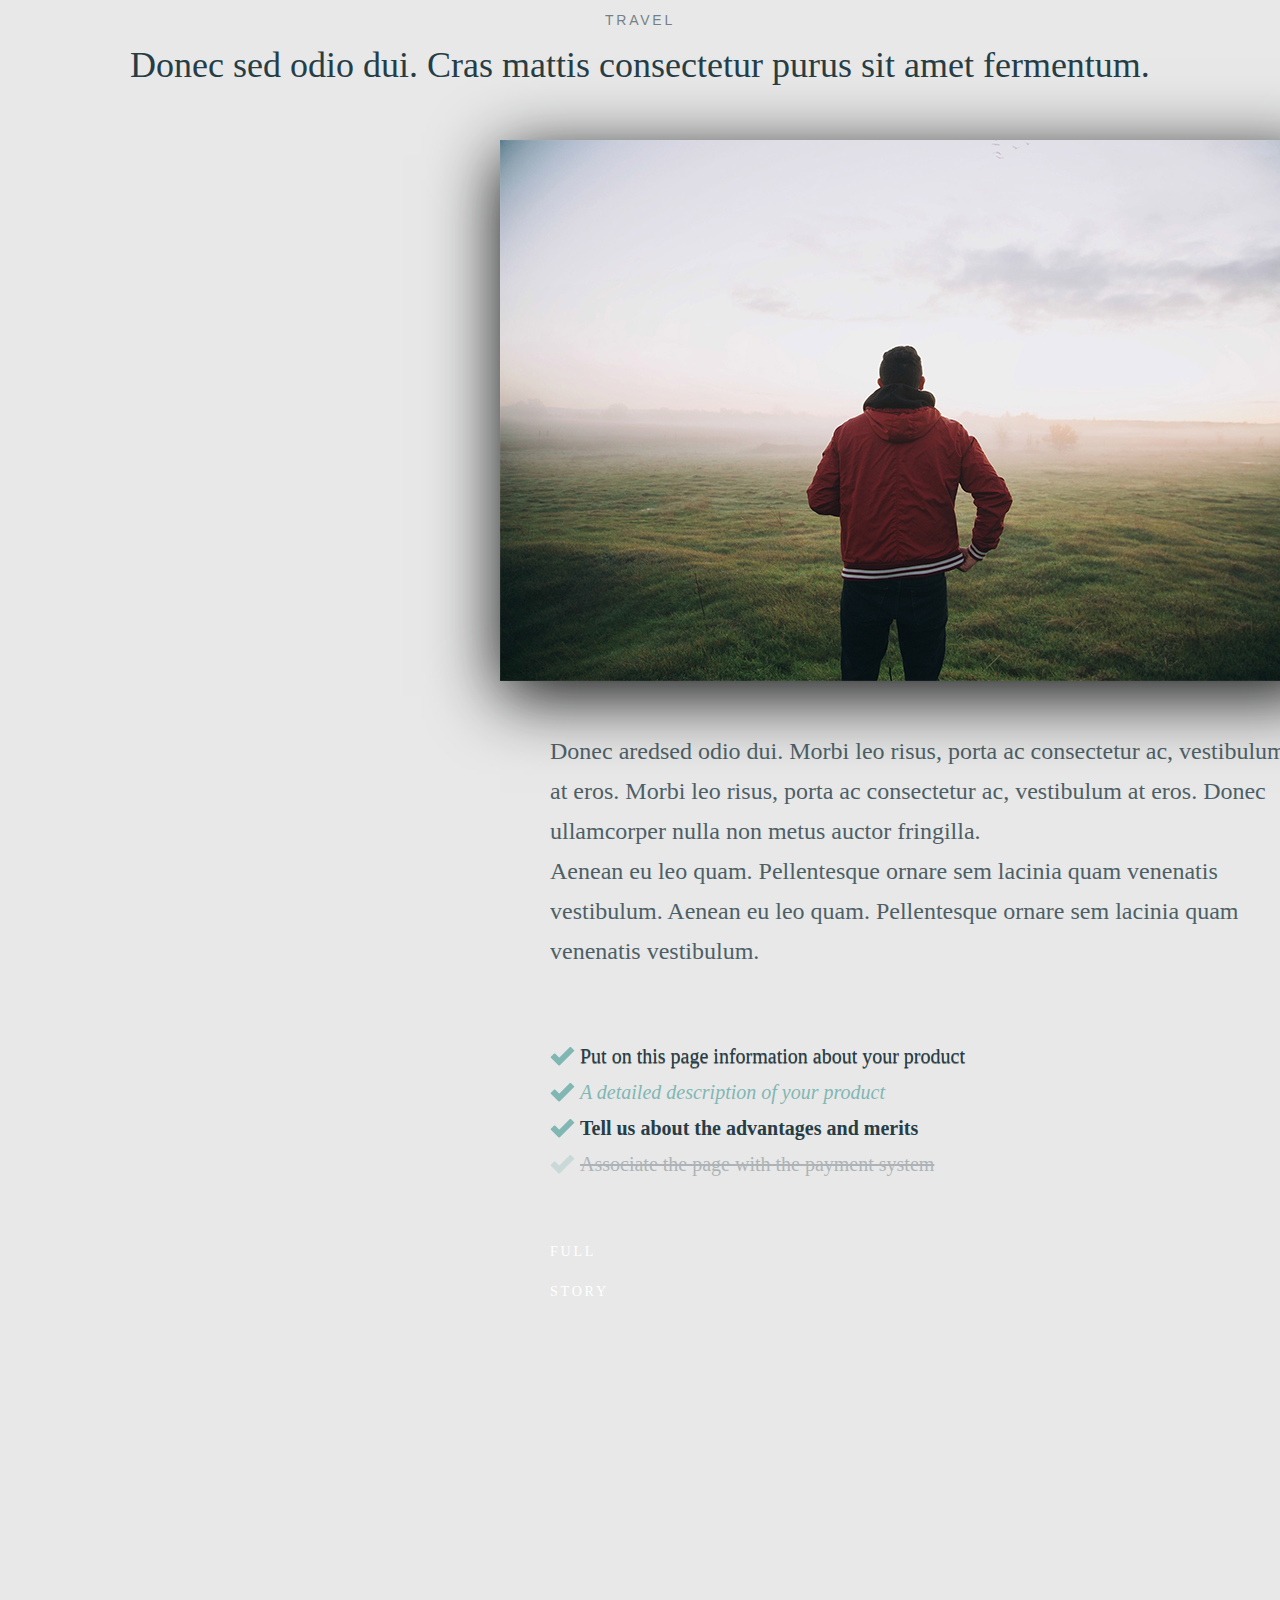
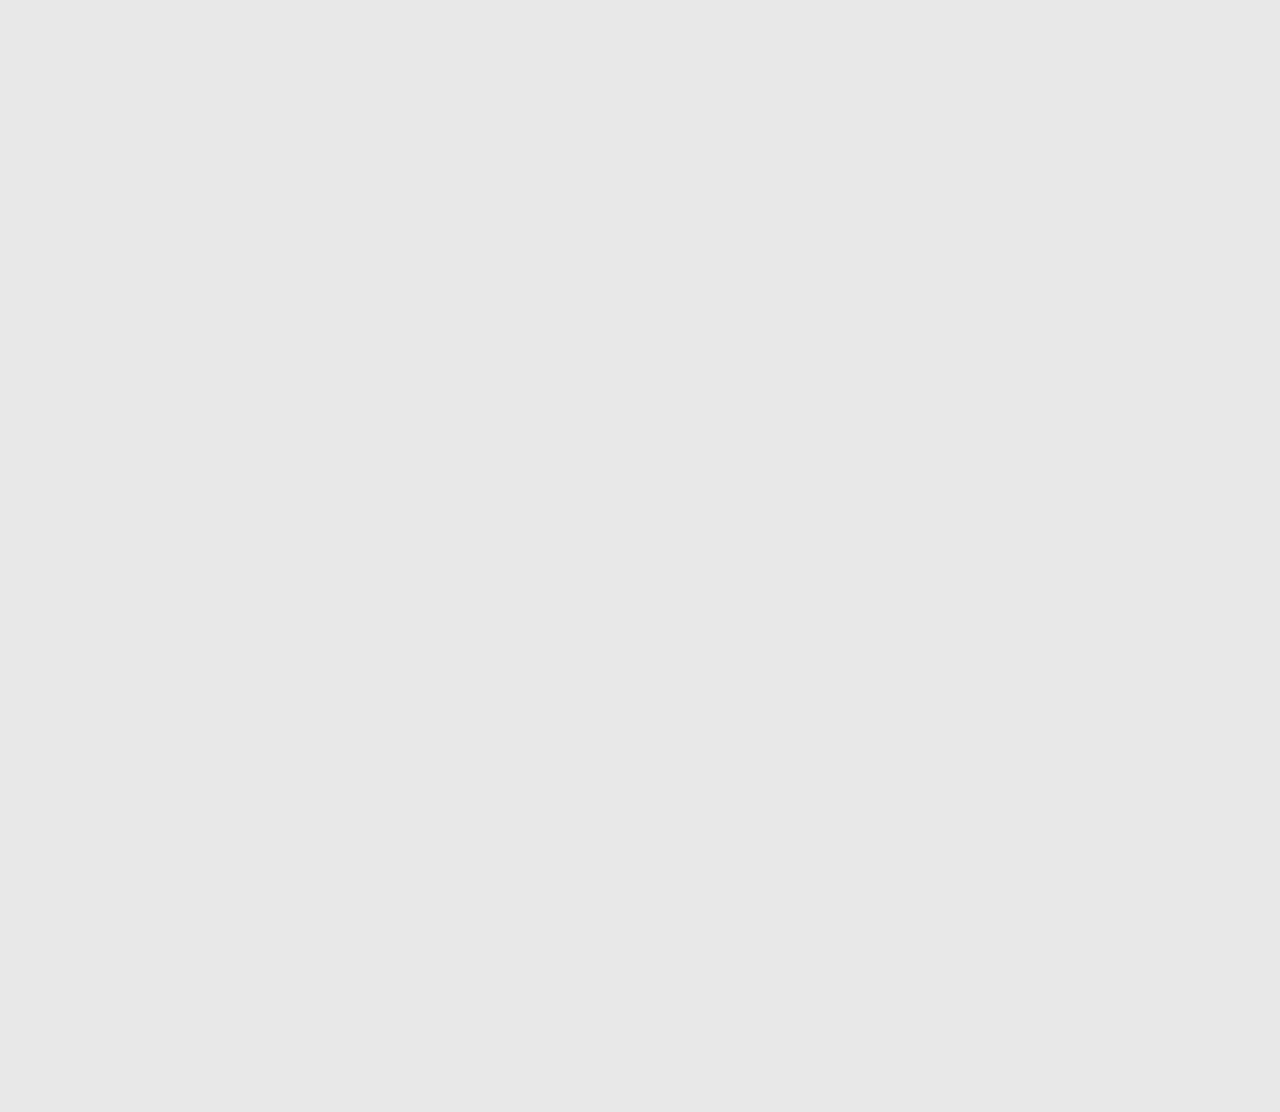
==== site/index.html @ 987a416d "Add files via upload" ====
<!DOCTYPE html>
<html lang="en">

<head>
    <meta charset="UTF-8">
    <meta http-equiv="X-UA-Compatible" content="IE=edge">
    <meta name="viewport" content="width=device-width, initial-scale=1.0">
    <title>Domashka 9</title>
    <!-- ты скинул файл css, но не папку css, поэтому файл не подключился  -->
    <!-- я заменил style папку на относительное позиционирование "style/style2.css на ./style2.css" -->
    <!-- Запомни самое важное: всегда смотри на то что ты сделал глазами заказчика -->
    <link rel="stylesheet" href="css/style.css">
</head>
<!-- между родительским тегом (в данном случае body) и дочерним не нужно оставлять пустую строчку -->
<!-- но если теги оба дочерние и просто соседи, то между ними желательно оставлять пустую строчку (например block1, block2, human, text итд) -->
<body>
    <!-- 1. Если у тебя кроме travel ничего не будет в block1, то тогда можно удалить этот див а оставить только <p class="block1"> -->
    <!-- 2. Так понимаю что travel это заголовок, если так, то вместо <p/> поставь тег заголовка -->
    <!-- 3. block1 если это заголовок то лучше класс назвать информативнее, например title -->
    <div class="block1">
        <p>travel</p>

    </div>
    <!-- замечания те же что и предущие 3, только если это подзаголовок, то тег подзаголовка и класс называешь информативно, "subtitle" -->
    <div class="block2">
        <p>Donec sed odio dui. Cras mattis consectetur purus sit amet fermentum. </p>
        <!-- Пропускать строчку перед закрывающим тегом не нужно -->

    </div>
<!-- Почему класс human? если здесь будет фото или картинка, лучше назвать соответственно класс -->
    <div class="human">

    </div>
    <!-- класс text - уже лучше, но скорей всего это описание, если так, то лучше description -->
    <!-- тут родительский тег норм, так как здесь два параграфа -->
    <div class="text">
        <p>Donec aredsed odio dui. Morbi leo risus, porta ac consectetur ac, vestibulum at eros. Morbi leo risus, porta
            ac consectetur ac, vestibulum at eros. Donec ullamcorper nulla non metus auctor fringilla.</p>

        <p>
            Aenean eu leo quam. Pellentesque ornare sem lacinia quam venenatis vestibulum. Aenean eu leo quam.
            Pellentesque ornare sem lacinia quam venenatis vestibulum.
        </p>
    </div>

    <!-- Тут можно как раз обернуть в родительский тег следующие 4 класса и отпозиционировать его margin и padding -->
    <!-- а из абзацев убрать отступы, чтобы в каждом абзаце не повторяться с позиционированием -->
    <!-- класс информативнее, "about" -->
    <div class="first">
        Put on this page information about your product
    </div>
    <!-- класс информативнее, "details" -->
    <div class="two">
        A detailed description of your product
    </div>
    <!-- класс информативнее, "advantages" -->
    <div class="th">
        Tell us about the advantages and merits
    </div>
    <!-- класс информативнее, "payment-info" -->
    <div class="four">
        Associate the page with the payment system
    </div>
    <!-- five похож на больше на link, да и div можно убрать и поставить тегу a display:block в css-->
    <div class="five"><a href="#">
            <p>full story</p>
        </a></div>
    <!--  six похож на <footer class="footer"> -->
    <div class="six"></div>

</body>

</html>
---- site/css/style.css ----
/*Обнуление*/
* {
  padding: 0;
  margin: 0;
  border: 0;
}
*,
*:before,
*:after {
  -moz-box-sizing: border-box;
  -webkit-box-sizing: border-box;
  box-sizing: border-box;
}
:focus,
:active {
  outline: none;
}
a:focus,
a:active {
  outline: none;
}
nav,
footer,
header,
aside {
  display: block;
}
html,
body {
  height: 100%;
  width: 100%;
  font-size: 100%;
  line-height: 1;
  font-size: 14px;
  -ms-text-size-adjust: 100%;
  -moz-text-size-adjust: 100%;
  -webkit-text-size-adjust: 100%;
}
input,
button,
textarea {
  font-family: inherit;
}
input::-ms-clear {
  display: none;
}
button {
  cursor: pointer;
}
button::-moz-focus-inner {
  padding: 0;
  border: 0;
}
a,
a:visited {
  text-decoration: none;
}
a:hover {
  text-decoration: none;
}
ul li {
  list-style: none;
}
img {
  vertical-align: top;
}
h1,
h2,
h3,
h4,
h5,
h6 {
  font-size: inherit;
  font-weight: inherit;
}
/*--------------------*/

body {
  /* padding: 30px 0px 0px 0px; */

  background-color: #e8e8e8;
}
.block1 > p {
  /* Style for "Travel" */
  font-family: Arial, "Helvetica Neue", Helvetica, sans-serif;
  text-align: center;
  text-transform: uppercase;
  letter-spacing: 2.8px;
  line-height: 40px;
  opacity: 0.6;
  color: #273d46;
  /* font-weight: 400; */
  /* width: 67px;
height: 10px; */
}
body {
  background-color: #e8e8e8;
}

.block2 > p {
  /* Style for "Donec sed" */
  font-family: "Times New Roman", Times, Baskerville, Georgia, serif;
  font-size: 36px;
  line-height: 50px;
  text-align: center;
  color: #273d46;
}

.human {
  /* Style for "light-man" */

  background: url("../img/icons/light-man_copy.png") no-repeat;
  width: 821px;
  height: 541px;
  box-shadow: 0px 15px 65px rgb(15, 16, 16);
  margin: 50px 0px 0px 500px;
}

.text {
    font-size: 24px;
    /* font-family: "Times New Roman PSMT"; */
    color: #273d46;
    opacity: 0.8;
    line-height: 40px;
    text-align: left;
    width: 736px;
    height: 257px;
    margin: 50px 0px 0px 550px;

}

.first {
    font-family: "Arial MT";
    font-size: 20px;
    /* width: 421px;
    height: 19px; */
    line-height: 36px;
    margin: 50px 0px 0px 550px;
    text-shadow: 0 1px 0 rgba(0, 0, 0, 0.459);
    color: #273d46;
    background: url("../img/icons/check_icon.png") left no-repeat;
    padding: 0px 0px 0px 30px;
}

.two {
    font-family: "Arial MT";
    font-size: 20px;
    line-height: 36px;
    margin: 0px 0px 0px 550px;
    color: #80b7b3;
    background: url("../img/icons/check_icon.png") left no-repeat;
    padding: 0px 0px 0px 30px;
    font-style: italic;
    
}

.th {
    font-family: "Arial MT";
    font-size: 20px;
    line-height: 36px;
    margin: 0px 0px 0px 550px;
    color: #273d46;
    background: url("../img/icons/check_icon.png") left no-repeat;
    padding: 0px 0px 0px 30px;
    font-weight: bold;
}

.four {
    font-family: "Arial MT";
    font-size: 20px;
    line-height: 36px;
    margin: 0px 0px 0px 550px;
    color: #273d46;
    background: url("../img/icons/check_icon.png") left no-repeat;
    padding: 0px 0px 0px 30px;
    opacity: 0.3;
    text-decoration: line-through;
}

.five {
    /* color: #ffffff; */
    font-family: "Arial MT";
    font-weight: 400;
    font-size: 14px;
    line-height: 40px;
    /* background: rgba(24,181,164,0.5); */
    margin: 50px 1200px 1300px 550px;
    border-radius: 15px;
    letter-spacing: 2.8px;
    text-transform: uppercase;
    text-align: center;
    box-shadow: 0 6px 40px rgba(128, 183, 179, 0.884);
    background: url("../img/icons/Shape_2.png") right rgba(24,181,164,0.5) no-repeat;

}

.five p {
    color: #ffffff;
}
.six {
    height: 100px;
}
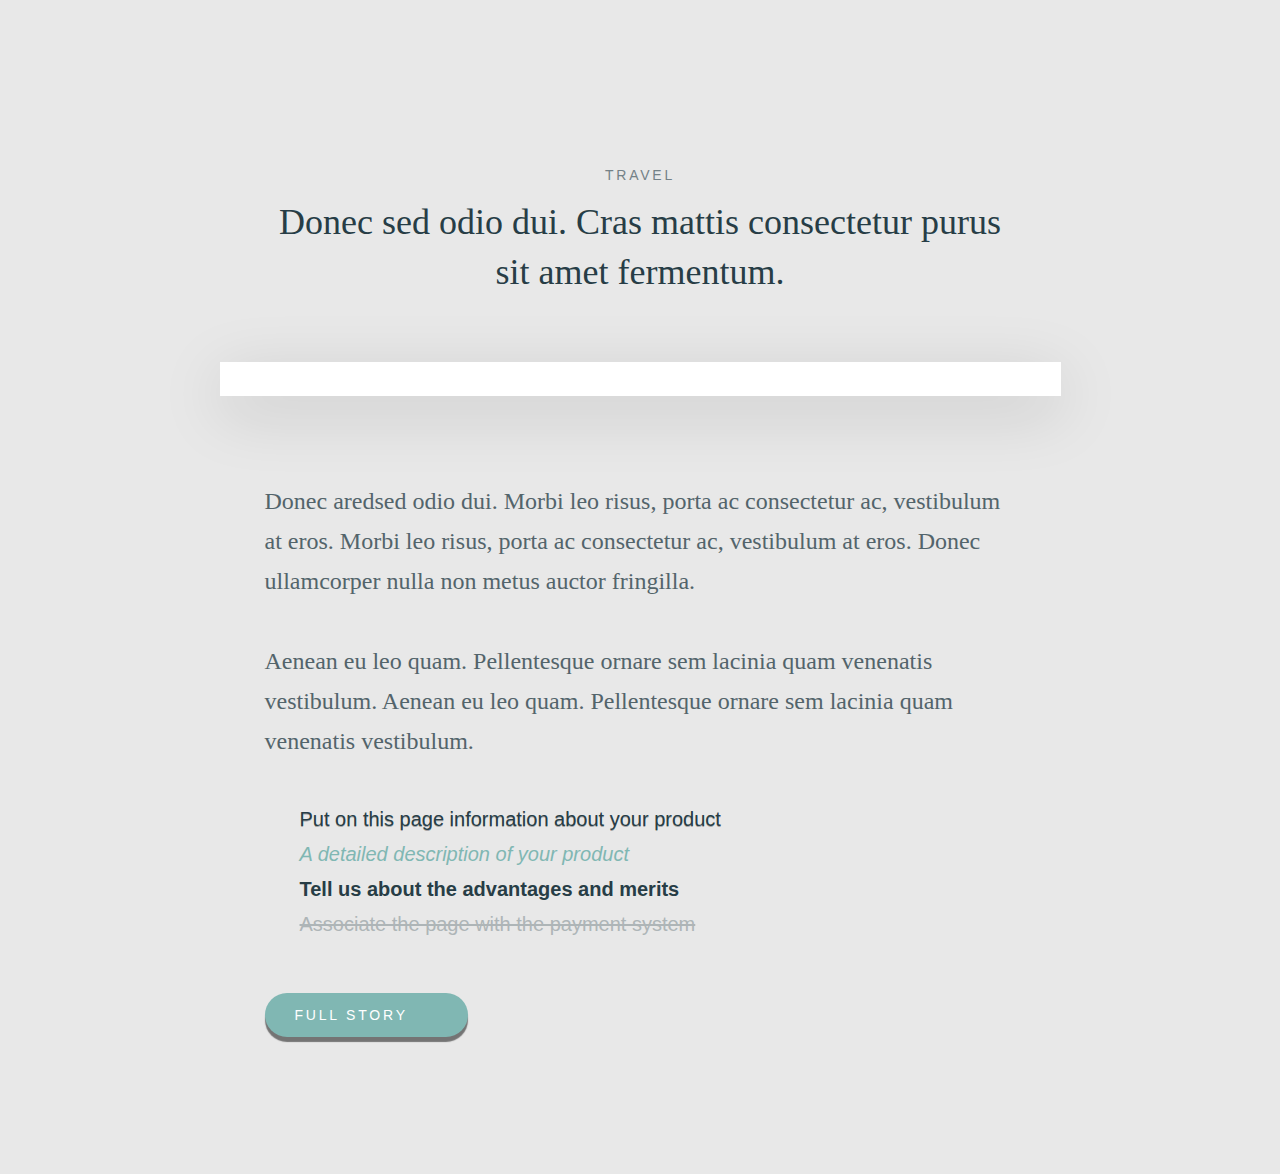
==== commit 7badd8fa: "Rename index2.html to index.html" ====
--- a/site/index.html
+++ b/site/index.html
@@ -1,73 +1,40 @@
 <!DOCTYPE html>
 <html lang="en">
-
 <head>
     <meta charset="UTF-8">
     <meta http-equiv="X-UA-Compatible" content="IE=edge">
     <meta name="viewport" content="width=device-width, initial-scale=1.0">
-    <title>Domashka 9</title>
-    <!-- ты скинул файл css, но не папку css, поэтому файл не подключился  -->
-    <!-- я заменил style папку на относительное позиционирование "style/style2.css на ./style2.css" -->
-    <!-- Запомни самое важное: всегда смотри на то что ты сделал глазами заказчика -->
-    <link rel="stylesheet" href="css/style.css">
+    <title>Домашка по видио</title>
+    <link rel="stylesheet" href="css/style2.css">
 </head>
-<!-- между родительским тегом (в данном случае body) и дочерним не нужно оставлять пустую строчку -->
-<!-- но если теги оба дочерние и просто соседи, то между ними желательно оставлять пустую строчку (например block1, block2, human, text итд) -->
 <body>
-    <!-- 1. Если у тебя кроме travel ничего не будет в block1, то тогда можно удалить этот див а оставить только <p class="block1"> -->
-    <!-- 2. Так понимаю что travel это заголовок, если так, то вместо <p/> поставь тег заголовка -->
-    <!-- 3. block1 если это заголовок то лучше класс назвать информативнее, например title -->
-    <div class="block1">
-        <p>travel</p>
-
+    <div class="content">
+        <div class="content-top">
+            <div class="content-top__category">Travel</div>
+            <h1 class="content-top__title">
+                Donec sed odio dui. Cras mattis consectetur purus sit amet fermentum. 
+            </h1>
+        </div>
+        <div class="content__image">
+            <img src="img/image.jpg" alt="" />
+        </div>
+        <div class="content-bottom">
+            <div class="content-bottom__text">
+                <p>Donec aredsed odio dui. Morbi leo risus, porta ac consectetur ac, vestibulum at eros. Morbi leo risus, porta ac consectetur ac, vestibulum at eros. Donec ullamcorper nulla non metus auctor fringilla.</p>
+                <p>Aenean eu leo quam. Pellentesque ornare sem lacinia quam venenatis vestibulum. Aenean eu leo quam. Pellentesque ornare sem lacinia quam venenatis vestibulum. </p>
+            </div>
+            <div class="content-bottom-info">
+                <ul class="content-bottom-info-list">
+                    <li>Put on this page information about your product</li>
+                    <li>A detailed description of your product</li>
+                    <li>Tell us about the advantages and merits</li>
+                    <li>Associate the page with the payment system</li>
+                </ul>
+                <a target="_blank" href="http://google.com" class="content-bottom-info__link">
+                    <span>Full Story</span>
+                </a>
+            </div>
+        </div>
     </div>
-    <!-- замечания те же что и предущие 3, только если это подзаголовок, то тег подзаголовка и класс называешь информативно, "subtitle" -->
-    <div class="block2">
-        <p>Donec sed odio dui. Cras mattis consectetur purus sit amet fermentum. </p>
-        <!-- Пропускать строчку перед закрывающим тегом не нужно -->
-
-    </div>
-<!-- Почему класс human? если здесь будет фото или картинка, лучше назвать соответственно класс -->
-    <div class="human">
-
-    </div>
-    <!-- класс text - уже лучше, но скорей всего это описание, если так, то лучше description -->
-    <!-- тут родительский тег норм, так как здесь два параграфа -->
-    <div class="text">
-        <p>Donec aredsed odio dui. Morbi leo risus, porta ac consectetur ac, vestibulum at eros. Morbi leo risus, porta
-            ac consectetur ac, vestibulum at eros. Donec ullamcorper nulla non metus auctor fringilla.</p>
-
-        <p>
-            Aenean eu leo quam. Pellentesque ornare sem lacinia quam venenatis vestibulum. Aenean eu leo quam.
-            Pellentesque ornare sem lacinia quam venenatis vestibulum.
-        </p>
-    </div>
-
-    <!-- Тут можно как раз обернуть в родительский тег следующие 4 класса и отпозиционировать его margin и padding -->
-    <!-- а из абзацев убрать отступы, чтобы в каждом абзаце не повторяться с позиционированием -->
-    <!-- класс информативнее, "about" -->
-    <div class="first">
-        Put on this page information about your product
-    </div>
-    <!-- класс информативнее, "details" -->
-    <div class="two">
-        A detailed description of your product
-    </div>
-    <!-- класс информативнее, "advantages" -->
-    <div class="th">
-        Tell us about the advantages and merits
-    </div>
-    <!-- класс информативнее, "payment-info" -->
-    <div class="four">
-        Associate the page with the payment system
-    </div>
-    <!-- five похож на больше на link, да и div можно убрать и поставить тегу a display:block в css-->
-    <div class="five"><a href="#">
-            <p>full story</p>
-        </a></div>
-    <!--  six похож на <footer class="footer"> -->
-    <div class="six"></div>
-
 </body>
-
-</html>+</html>
--- a/site/css/style2.css
+++ b/site/css/style2.css
@@ -0,0 +1,135 @@
+/*Обнуление*/
+*{padding: 0;margin: 0;border: 0;}
+*,*:before,*:after{-moz-box-sizing: border-box;-webkit-box-sizing: border-box;box-sizing: border-box;}
+:focus,:active{outline: none;}
+a:focus,a:active{outline: none;}
+nav,footer,header,aside{display: block;}
+html,body{height:100%;width:100%;font-size:100%;line-height:1;font-size:14px;-ms-text-size-adjust:100%;-moz-text-size-adjust:100%;-webkit-text-size-adjust:100%;}
+input,button,textarea{font-family:inherit;}
+input::-ms-clear{display: none;}
+button{cursor: pointer;}
+button::-moz-focus-inner {padding:0;border:0;}
+a,a:visited{text-decoration: none;}
+a:hover{text-decoration: none;}
+ul li{list-style: none;}
+img{vertical-align: top;}
+h1,h2,h3,h4,h5,h6{font-size:inherit;font-weight: inherit;}
+/*--------------------*/
+
+body{
+	background:#e8e8e8 url('../img/bg.png') 50% 130px no-repeat;
+}
+
+.content {
+	padding: 168px 0 137px 0;
+	max-width: 841px;
+	margin: 0px auto;
+}
+
+.content-top {
+	text-align: center;
+	margin: 0px 0px 65px 0px;
+}
+.content-top__category {
+	color: #748187;
+	font-family: Arial, "Helvetica Neue", Helvetica, sans-serif;
+	font-size: 14px;
+	text-transform: uppercase;
+	letter-spacing: 2.8px;
+	margin: 0px 0px 15px 0px;
+}
+.content-top__title {
+	color: #273d46;
+	font-size: 36px;
+	line-height: 50px;
+	max-width: 725px;
+	margin: 0px auto;
+}
+
+.content__image {
+	box-shadow: 0 15px 65px rgba(15, 16, 16, 0.15);
+	background-color: #fff;
+	padding: 10px;
+	margin: 0px 0px 85px 0px;
+}
+.content__image img{
+	max-width: 100%;
+}
+
+.content-bottom {
+	padding: 0px 45px;
+}
+
+.content-bottom__text {
+	color: #53646b;
+	font-size: 24px;
+	line-height: 40px;
+	margin: 0px 0px 48px 0px;
+}
+
+.content-bottom__text p{
+	margin: 0px 0px 40px 0px;
+}
+
+.content-bottom__text p:last-child{
+	margin: 0;
+}
+.content-bottom-info {}
+.content-bottom-info-list {
+	margin: 0px 0px 59px 0px;
+}
+.content-bottom-info-list li{
+	font-family: Arial, "Helvetica Neue", Helvetica, sans-serif;
+	font-size: 20px;
+	margin: 0px 0px 15px 0px;
+	background: url('../img/icons/check.png') left no-repeat;
+	padding: 0px 0px 0px 35px;
+}
+.content-bottom-info-list li:last-child{
+	margin: 0;
+}
+
+.content-bottom-info-list li:nth-child(1){
+	text-shadow: 0 1px 0 rgba(0, 0, 0, 0.3);
+	color: #273d46;
+}
+.content-bottom-info-list li:nth-child(2){
+	color: #80b7b3;
+	font-style: italic;
+}
+.content-bottom-info-list li:nth-child(3){
+	color: #273d46;
+	font-weight: 700;
+}
+.content-bottom-info-list li:nth-child(4){
+	color: #aeb5b7;
+	text-decoration: line-through;
+}
+.content-bottom-info__link {
+	height: 44px;
+	display: inline-block;
+	line-height: 44px;
+	padding: 0px 30px;
+	border-radius: 24px;
+	background-color:#80b7b3;
+	-webkit-box-shadow: 0px 5px 1px rgba(0, 0, 0, 0.5);
+	box-shadow: 0px 5px 1px rgba(0, 0, 0,0.5);
+	font-family: Arial, "Helvetica Neue", Helvetica, sans-serif;
+	color: #ffffff;
+	font-size: 14px;
+	text-transform: uppercase;
+	letter-spacing: 2.8px;
+}
+.content-bottom-info__link span{
+	padding: 0px 30px 0px 0px;
+	background: url('../img/icons/arrow.svg') right no-repeat;
+}
+.content-bottom-info__link:hover{
+	background-color:#511e23;
+}
+.content-bottom-info__link:active{
+	position: relative;
+	top: 3px;
+	-webkit-box-shadow: 0px 2px 1px rgba(0, 0, 0, 0.5);
+	box-shadow: 0px 2px 1px rgba(0, 0, 0,0.5);
+}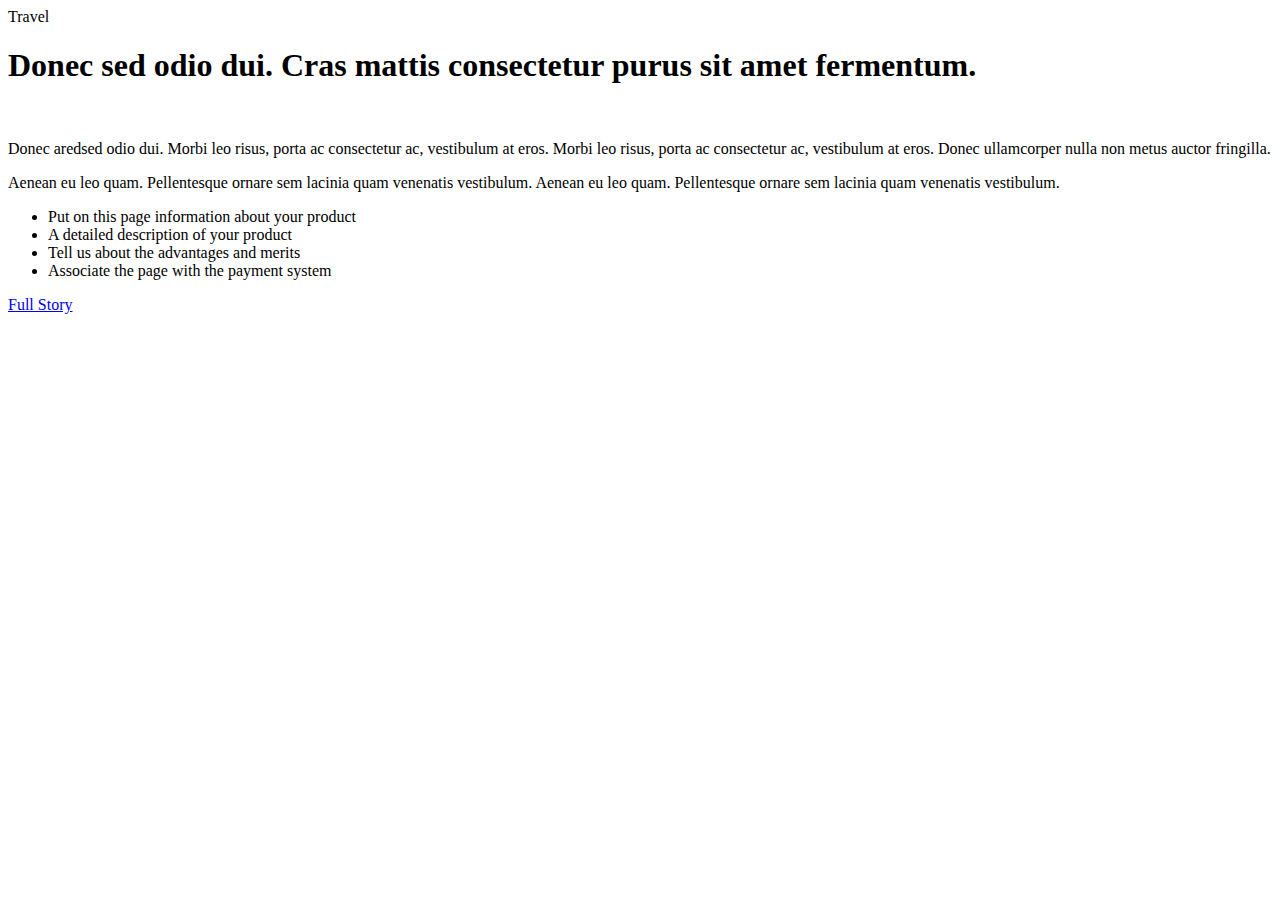
==== commit c0eae899: "Update index.html" ====
--- a/site/index.html
+++ b/site/index.html
@@ -5,7 +5,7 @@
     <meta http-equiv="X-UA-Compatible" content="IE=edge">
     <meta name="viewport" content="width=device-width, initial-scale=1.0">
     <title>Домашка по видио</title>
-    <link rel="stylesheet" href="css/style2.css">
+    <link rel="stylesheet" href="css/style.css">
 </head>
 <body>
     <div class="content">
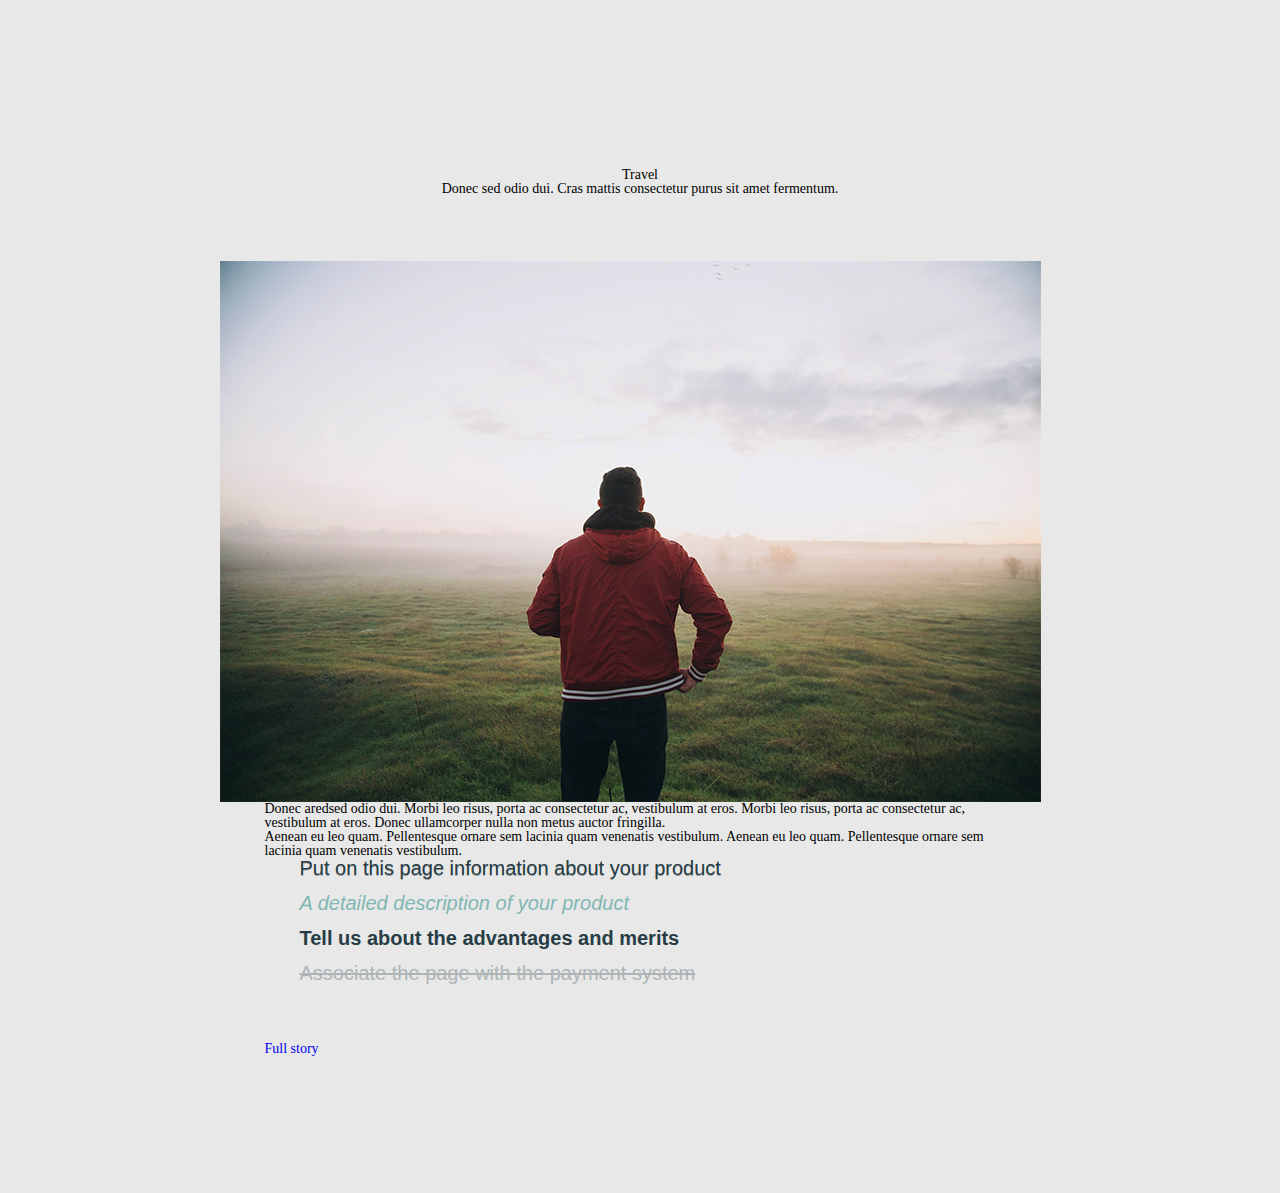
==== commit 44152bb1: "Add files via upload" ====
--- a/site/index.html
+++ b/site/index.html
@@ -1,40 +1,40 @@
 <!DOCTYPE html>
 <html lang="en">
 <head>
-    <meta charset="UTF-8">
-    <meta http-equiv="X-UA-Compatible" content="IE=edge">
-    <meta name="viewport" content="width=device-width, initial-scale=1.0">
-    <title>Домашка по видио</title>
-    <link rel="stylesheet" href="css/style.css">
+  <meta charset="UTF-8">
+  <meta http-equiv="X-UA-Compatible" content="IE=edge">
+  <meta name="viewport" content="width=device-width, initial-scale=1.0">
+  <title>Content</title>
+  <link rel="stylesheet" href="css/style.css">
 </head>
 <body>
-    <div class="content">
-        <div class="content-top">
-            <div class="content-top__category">Travel</div>
-            <h1 class="content-top__title">
-                Donec sed odio dui. Cras mattis consectetur purus sit amet fermentum. 
-            </h1>
-        </div>
-        <div class="content__image">
-            <img src="img/image.jpg" alt="" />
-        </div>
-        <div class="content-bottom">
-            <div class="content-bottom__text">
-                <p>Donec aredsed odio dui. Morbi leo risus, porta ac consectetur ac, vestibulum at eros. Morbi leo risus, porta ac consectetur ac, vestibulum at eros. Donec ullamcorper nulla non metus auctor fringilla.</p>
-                <p>Aenean eu leo quam. Pellentesque ornare sem lacinia quam venenatis vestibulum. Aenean eu leo quam. Pellentesque ornare sem lacinia quam venenatis vestibulum. </p>
-            </div>
-            <div class="content-bottom-info">
-                <ul class="content-bottom-info-list">
-                    <li>Put on this page information about your product</li>
-                    <li>A detailed description of your product</li>
-                    <li>Tell us about the advantages and merits</li>
-                    <li>Associate the page with the payment system</li>
-                </ul>
-                <a target="_blank" href="http://google.com" class="content-bottom-info__link">
-                    <span>Full Story</span>
-                </a>
-            </div>
-        </div>
+  <div class="content">
+    <div class="content-top">
+      <div class="content-top-title">Travel</div>
+      <div class="content-top-subtitle">
+        <h1>Donec sed odio dui. Cras mattis consectetur purus sit amet fermentum.</h1>
+      </div>
     </div>
+    <div class="content-img">
+      <img src="img/light-man_copy.png" alt="#">      
+    </div>
+    <div class="content-bottom">
+      <div class="content-bottom-text">
+        <p>Donec aredsed odio dui. Morbi leo risus, porta ac consectetur ac, vestibulum at eros. Morbi leo risus, porta ac consectetur ac, vestibulum at eros. Donec ullamcorper nulla non metus auctor fringilla.</p>
+        <p>Aenean eu leo quam. Pellentesque ornare sem lacinia quam venenatis vestibulum. Aenean eu leo quam. Pellentesque ornare sem lacinia quam venenatis vestibulum.</p>
+      </div>
+      <div class="content-bottom-info">
+        <ul class="content-bottom-info-list">
+          <li>Put on this page information about your product</li>
+          <li>A detailed description of your product</li>
+          <li>Tell us about the advantages and merits</li>
+          <li>Associate the page with the payment system</li>
+        </ul>
+        <a class="content-bottom-info-link" href="http://google.com" target="_blank">
+          <span>Full story</span>
+        </a>         
+      </div>
+    </div>
+  </div>
 </body>
-</html>
+</html>--- a/site/css/style.css
+++ b/site/css/style.css
@@ -0,0 +1,135 @@
+/*Обнуление*/
+*{padding: 0;margin: 0;border: 0;}
+*,*:before,*:after{-moz-box-sizing: border-box;-webkit-box-sizing: border-box;box-sizing: border-box;}
+:focus,:active{outline: none;}
+a:focus,a:active{outline: none;}
+nav,footer,header,aside{display: block;}
+html,body{height:100%;width:100%;font-size:100%;line-height:1;font-size:14px;-ms-text-size-adjust:100%;-moz-text-size-adjust:100%;-webkit-text-size-adjust:100%;}
+input,button,textarea{font-family:inherit;}
+input::-ms-clear{display: none;}
+button{cursor: pointer;}
+button::-moz-focus-inner {padding:0;border:0;}
+a,a:visited{text-decoration: none;}
+a:hover{text-decoration: none;}
+ul li{list-style: none;}
+img{vertical-align: top;}
+h1,h2,h3,h4,h5,h6{font-size:inherit;font-weight: inherit;}
+/*--------------------*/
+
+body{
+	background:#e8e8e8 url('../img/bg.png') 50% 130px no-repeat;
+}
+
+.content {
+	padding: 168px 0 137px 0;
+	max-width: 841px;
+	margin: 0px auto;
+}
+
+.content-top {
+	text-align: center;
+	margin: 0px 0px 65px 0px;
+}
+.content-top__category {
+	color: #748187;
+	font-family: Arial, "Helvetica Neue", Helvetica, sans-serif;
+	font-size: 14px;
+	text-transform: uppercase;
+	letter-spacing: 2.8px;
+	margin: 0px 0px 15px 0px;
+}
+.content-top__title {
+	color: #273d46;
+	font-size: 36px;
+	line-height: 50px;
+	max-width: 725px;
+	margin: 0px auto;
+}
+
+.content__image {
+	box-shadow: 0 15px 65px rgba(15, 16, 16, 0.15);
+	background-color: #fff;
+	padding: 10px;
+	margin: 0px 0px 85px 0px;
+}
+.content__image img{
+	max-width: 100%;
+}
+
+.content-bottom {
+	padding: 0px 45px;
+}
+
+.content-bottom__text {
+	color: #53646b;
+	font-size: 24px;
+	line-height: 40px;
+	margin: 0px 0px 48px 0px;
+}
+
+.content-bottom__text p{
+	margin: 0px 0px 40px 0px;
+}
+
+.content-bottom__text p:last-child{
+	margin: 0;
+}
+.content-bottom-info {}
+.content-bottom-info-list {
+	margin: 0px 0px 59px 0px;
+}
+.content-bottom-info-list li{
+	font-family: Arial, "Helvetica Neue", Helvetica, sans-serif;
+	font-size: 20px;
+	margin: 0px 0px 15px 0px;
+	background: url('../img/icons/check.png') left no-repeat;
+	padding: 0px 0px 0px 35px;
+}
+.content-bottom-info-list li:last-child{
+	margin: 0;
+}
+
+.content-bottom-info-list li:nth-child(1){
+	text-shadow: 0 1px 0 rgba(0, 0, 0, 0.3);
+	color: #273d46;
+}
+.content-bottom-info-list li:nth-child(2){
+	color: #80b7b3;
+	font-style: italic;
+}
+.content-bottom-info-list li:nth-child(3){
+	color: #273d46;
+	font-weight: 700;
+}
+.content-bottom-info-list li:nth-child(4){
+	color: #aeb5b7;
+	text-decoration: line-through;
+}
+.content-bottom-info__link {
+	height: 44px;
+	display: inline-block;
+	line-height: 44px;
+	padding: 0px 30px;
+	border-radius: 24px;
+	background-color:#80b7b3;
+	-webkit-box-shadow: 0px 5px 1px rgba(0, 0, 0, 0.5);
+	box-shadow: 0px 5px 1px rgba(0, 0, 0,0.5);
+	font-family: Arial, "Helvetica Neue", Helvetica, sans-serif;
+	color: #ffffff;
+	font-size: 14px;
+	text-transform: uppercase;
+	letter-spacing: 2.8px;
+}
+.content-bottom-info__link span{
+	padding: 0px 30px 0px 0px;
+	background: url('../img/icons/arrow.svg') right no-repeat;
+}
+.content-bottom-info__link:hover{
+	background-color:#511e23;
+}
+.content-bottom-info__link:active{
+	position: relative;
+	top: 3px;
+	-webkit-box-shadow: 0px 2px 1px rgba(0, 0, 0, 0.5);
+	box-shadow: 0px 2px 1px rgba(0, 0, 0,0.5);
+}
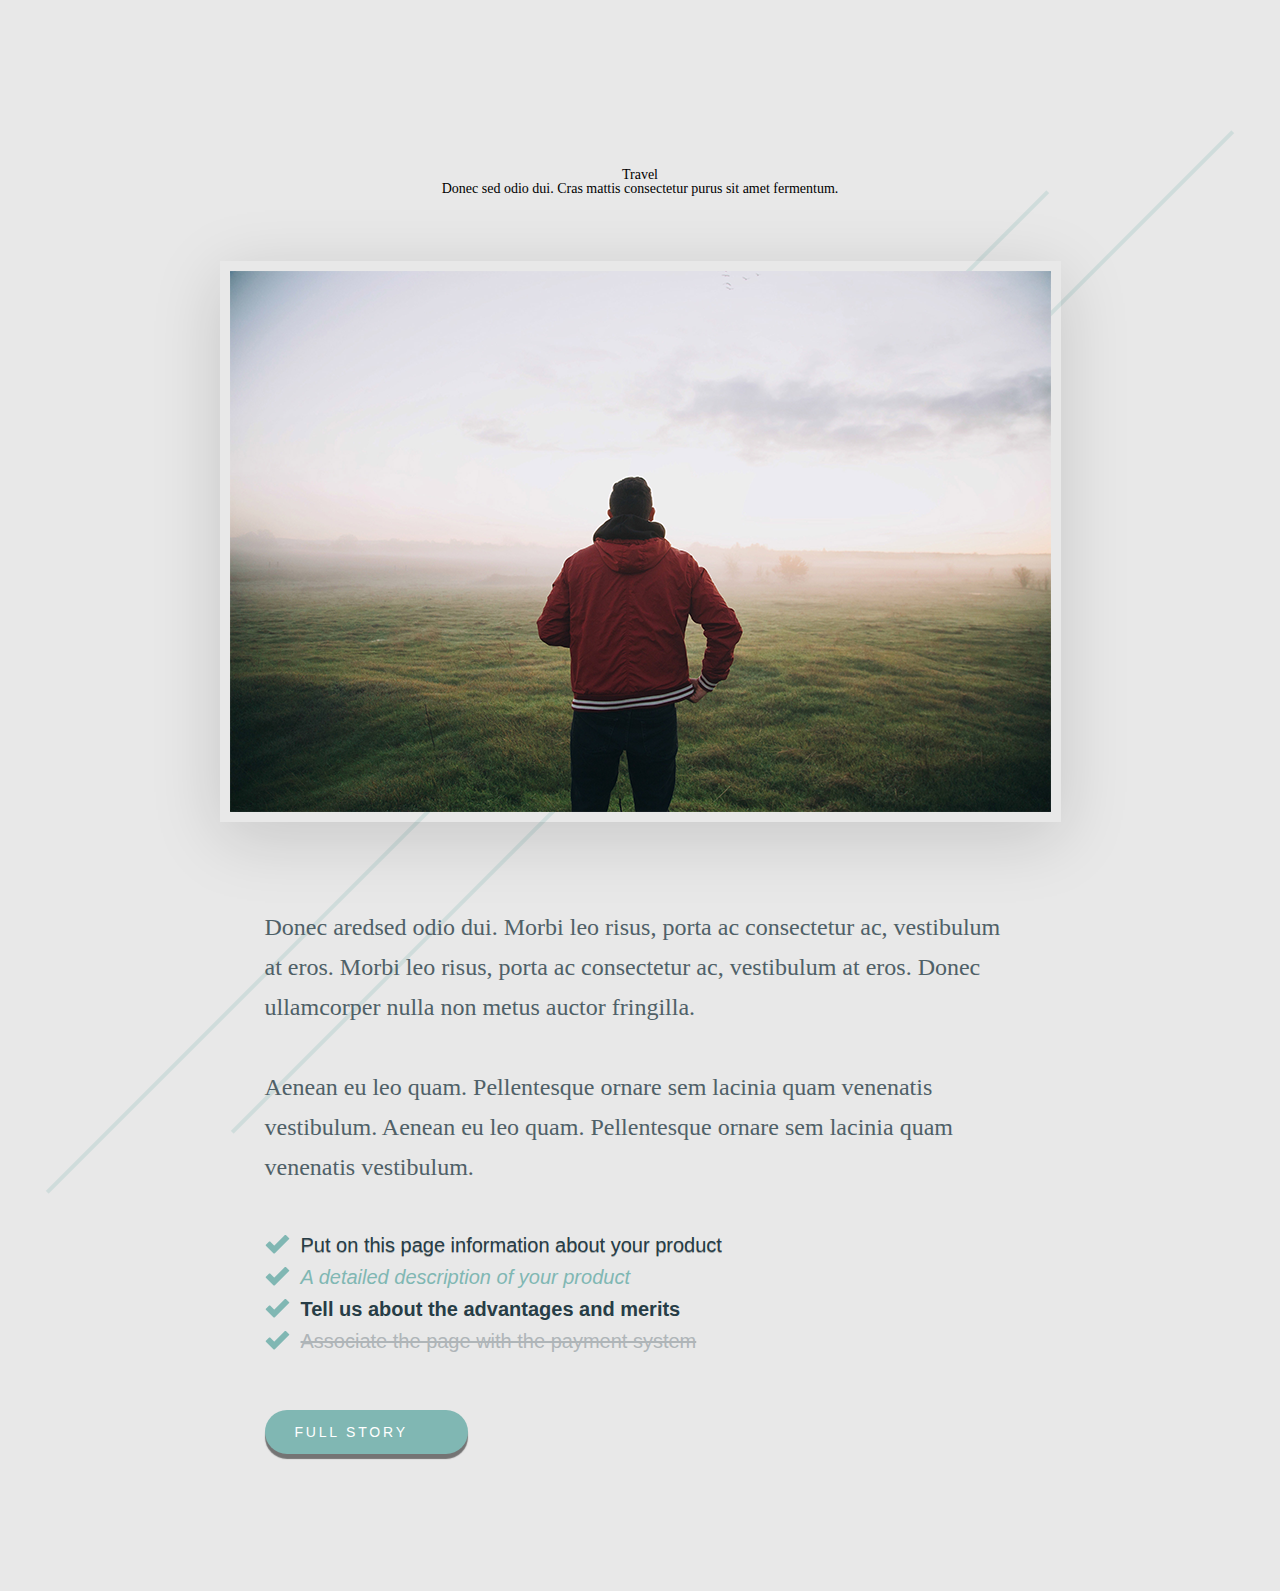
==== commit 660cc3ee: "Update index.html" ====
--- a/site/index.html
+++ b/site/index.html
@@ -7,11 +7,12 @@
   <title>Content</title>
   <link rel="stylesheet" href="css/style.css">
 </head>
+  
 <body>
   <div class="content">
     <div class="content-top">
-      <div class="content-top-title">Travel</div>
-      <div class="content-top-subtitle">
+      <div class="content-top_title">Travel</div>
+      <div class="content-top_text">
         <h1>Donec sed odio dui. Cras mattis consectetur purus sit amet fermentum.</h1>
       </div>
     </div>
@@ -37,4 +38,4 @@
     </div>
   </div>
 </body>
-</html>+</html>
--- a/site/css/style.css
+++ b/site/css/style.css
@@ -17,119 +17,116 @@
 /*--------------------*/
 
 body{
-	background:#e8e8e8 url('../img/bg.png') 50% 130px no-repeat;
+background: url('../img/layers.png') 50% 130px no-repeat #e8e8e8;
 }
-
 .content {
-	padding: 168px 0 137px 0;
-	max-width: 841px;
-	margin: 0px auto;
+max-width: 841px;
+margin: 0px auto;
+padding: 168px 0px 137px 0px;
 }
 
 .content-top {
-	text-align: center;
-	margin: 0px 0px 65px 0px;
+text-align: center;
+margin: 0px 0px 65px 0px;
+
 }
-.content-top__category {
-	color: #748187;
-	font-family: Arial, "Helvetica Neue", Helvetica, sans-serif;
-	font-size: 14px;
-	text-transform: uppercase;
-	letter-spacing: 2.8px;
-	margin: 0px 0px 15px 0px;
+.content-top-title {
+font-family: Arial, "Helvetica Neue", Helvetica, sans-serif;
+line-height: 40px;
+text-transform: uppercase;
+letter-spacing: 0.2em;
+color: #778489;
 }
-.content-top__title {
-	color: #273d46;
-	font-size: 36px;
-	line-height: 50px;
-	max-width: 725px;
-	margin: 0px auto;
+.content-top-subtitle {
+font-size: 36px;
+line-height: 50px;
+color: #273d46;
+max-width: 725px;
+margin: 0 auto;
+}
+.content-img {
+color: #fff;
+box-shadow: 0px 15px 65px 0px rgba(15,16,16,0.15);
+padding: 10px;
+margin: 0px 0px 85px 0px;
+}
+.content-img img {
+max-width: 100%;
+}
+.content-bottom {
+padding: 0px 45px;
+}
+.content-bottom-text {
+max-width: 736px;
+font-size: 24px;
+color: #4f6067; 
+line-height: 40px;
+margin: 0px 0px 48px 0px;  
+}
+.content-bottom p{
+margin: 0px 0px 40px 0px;    
+}
+.content-bottom p:last-child{
+margin: 0px;
 }
 
-.content__image {
-	box-shadow: 0 15px 65px rgba(15, 16, 16, 0.15);
-	background-color: #fff;
-	padding: 10px;
-	margin: 0px 0px 85px 0px;
+.content-bottom-info {
 }
-.content__image img{
-	max-width: 100%;
-}
-
-.content-bottom {
-	padding: 0px 45px;
-}
-
-.content-bottom__text {
-	color: #53646b;
-	font-size: 24px;
-	line-height: 40px;
-	margin: 0px 0px 48px 0px;
-}
-
-.content-bottom__text p{
-	margin: 0px 0px 40px 0px;
-}
-
-.content-bottom__text p:last-child{
-	margin: 0;
-}
-.content-bottom-info {}
 .content-bottom-info-list {
-	margin: 0px 0px 59px 0px;
+margin: 0px 0px 59px 0px;
 }
 .content-bottom-info-list li{
-	font-family: Arial, "Helvetica Neue", Helvetica, sans-serif;
-	font-size: 20px;
-	margin: 0px 0px 15px 0px;
-	background: url('../img/icons/check.png') left no-repeat;
-	padding: 0px 0px 0px 35px;
+background: url('../img/icons/check_icon.png') no-repeat;
+font-size: 20px;
+font-family: Arial, "Helvetica Neue", Helvetica, sans-serif;
+/* line-height: 36px; */
+margin: 0px 0px 12px 0px;
+padding: 0px 0px 0px 36px;
+}
+.content-bottom-info-list li:nth-child(1){
+text-shadow: 0px 1px 0px rgba(0,0,0,0.3);
+color: #273d46;
+}
+.content-bottom-info-list li:nth-child(2){
+font-style: italic;
+color: #80b7b3;
+}
+.content-bottom-info-list li:nth-child(3){
+font-weight: 700;
+color: #273d46;
+}
+.content-bottom-info-list li:nth-child(4){
+text-decoration: line-through;
+color: #afb5b8;
 }
 .content-bottom-info-list li:last-child{
-	margin: 0;
+margin: 0px;
 }
-
-.content-bottom-info-list li:nth-child(1){
-	text-shadow: 0 1px 0 rgba(0, 0, 0, 0.3);
-	color: #273d46;
+.content-bottom-info-link {
+display: inline-block;
+/* width: 199px; */
+line-height: 44px;
+height: 44px;
+-webkit-box-shadow: 0 5px 1px rgba(0,0,0,0.5) ;    
+box-shadow: 0 5px 1px rgba(0,0,0,0.5);
+background-color: #80b7b3;
+border-radius: 30px;
+font-family: Arial, "Helvetica Neue", Helvetica, sans-serif;
+text-transform: uppercase;
+letter-spacing: 2.8px;
+color: #ffffff;
+padding: 0px 30px;
 }
-.content-bottom-info-list li:nth-child(2){
-	color: #80b7b3;
-	font-style: italic;
+.content-bottom-info-link span{
+background: url('/img/icons/Shape_2.png') right no-repeat;
+padding: 0px 30px 0px 0px;
 }
-.content-bottom-info-list li:nth-child(3){
-	color: #273d46;
-	font-weight: 700;
+.content-bottom-info-link:hover{
+background-color: #ff4242;
 }
-.content-bottom-info-list li:nth-child(4){
-	color: #aeb5b7;
-	text-decoration: line-through;
+.content-bottom-info-link:active{
+top: 3px;
+-webkit-box-shadow: 0 2px 1px rgba(0,0,0,0.5) ;    
+box-shadow: 0 2px 1px rgba(0,0,0,0.5);
+position: relative;
 }
-.content-bottom-info__link {
-	height: 44px;
-	display: inline-block;
-	line-height: 44px;
-	padding: 0px 30px;
-	border-radius: 24px;
-	background-color:#80b7b3;
-	-webkit-box-shadow: 0px 5px 1px rgba(0, 0, 0, 0.5);
-	box-shadow: 0px 5px 1px rgba(0, 0, 0,0.5);
-	font-family: Arial, "Helvetica Neue", Helvetica, sans-serif;
-	color: #ffffff;
-	font-size: 14px;
-	text-transform: uppercase;
-	letter-spacing: 2.8px;
-}
-.content-bottom-info__link span{
-	padding: 0px 30px 0px 0px;
-	background: url('../img/icons/arrow.svg') right no-repeat;
-}
-.content-bottom-info__link:hover{
-	background-color:#511e23;
-}
-.content-bottom-info__link:active{
-	position: relative;
-	top: 3px;
-	-webkit-box-shadow: 0px 2px 1px rgba(0, 0, 0, 0.5);
-	box-shadow: 0px 2px 1px rgba(0, 0, 0,0.5);
-}
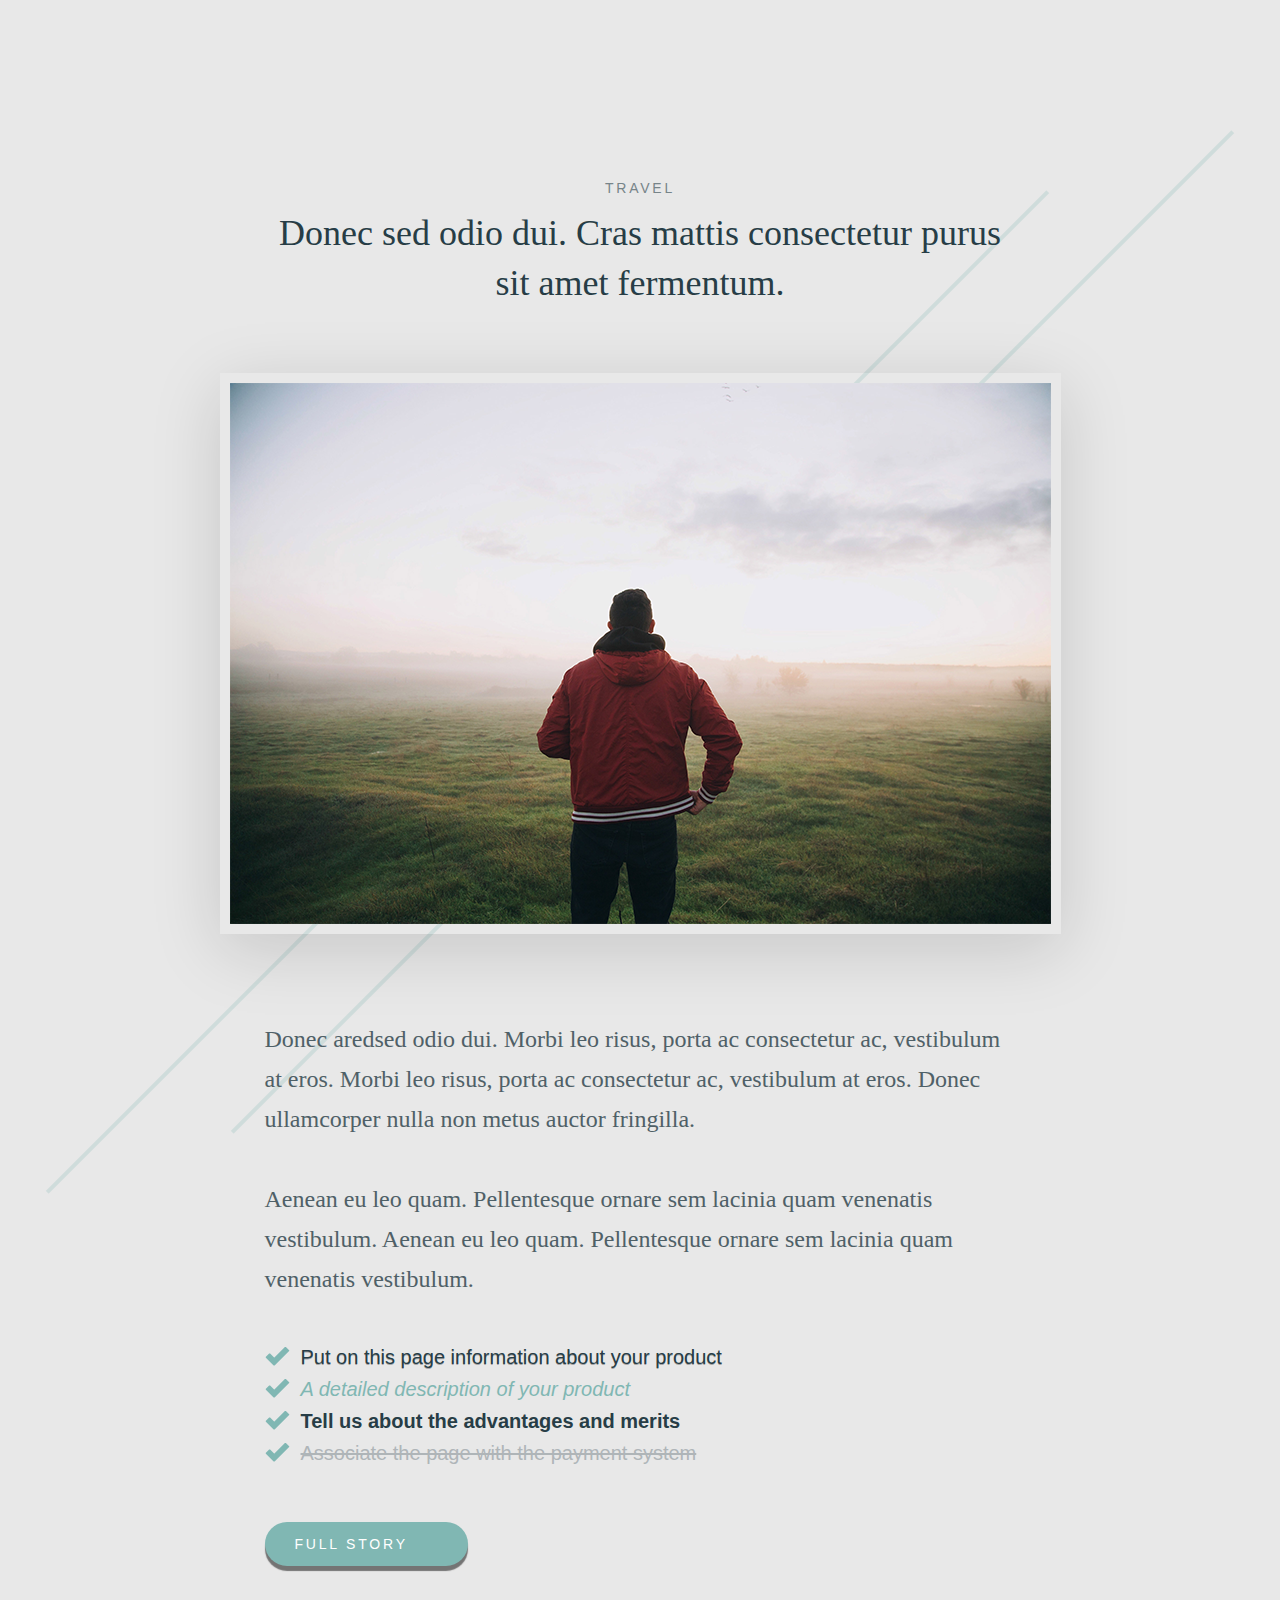
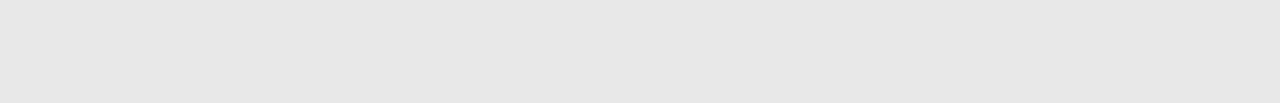
==== commit 1c0b6fbf: "Update index.html" ====
--- a/site/index.html
+++ b/site/index.html
@@ -4,7 +4,7 @@
   <meta charset="UTF-8">
   <meta http-equiv="X-UA-Compatible" content="IE=edge">
   <meta name="viewport" content="width=device-width, initial-scale=1.0">
-  <title>Content</title>
+  <title>"Page Layout for Travel Agency"</title>
   <link rel="stylesheet" href="css/style.css">
 </head>
   
--- a/site/css/style.css
+++ b/site/css/style.css
@@ -30,14 +30,14 @@
 margin: 0px 0px 65px 0px;
 
 }
-.content-top-title {
+.content-top_title {
 font-family: Arial, "Helvetica Neue", Helvetica, sans-serif;
 line-height: 40px;
 text-transform: uppercase;
 letter-spacing: 0.2em;
 color: #778489;
 }
-.content-top-subtitle {
+.content-top_text {
 font-size: 36px;
 line-height: 50px;
 color: #273d46;
